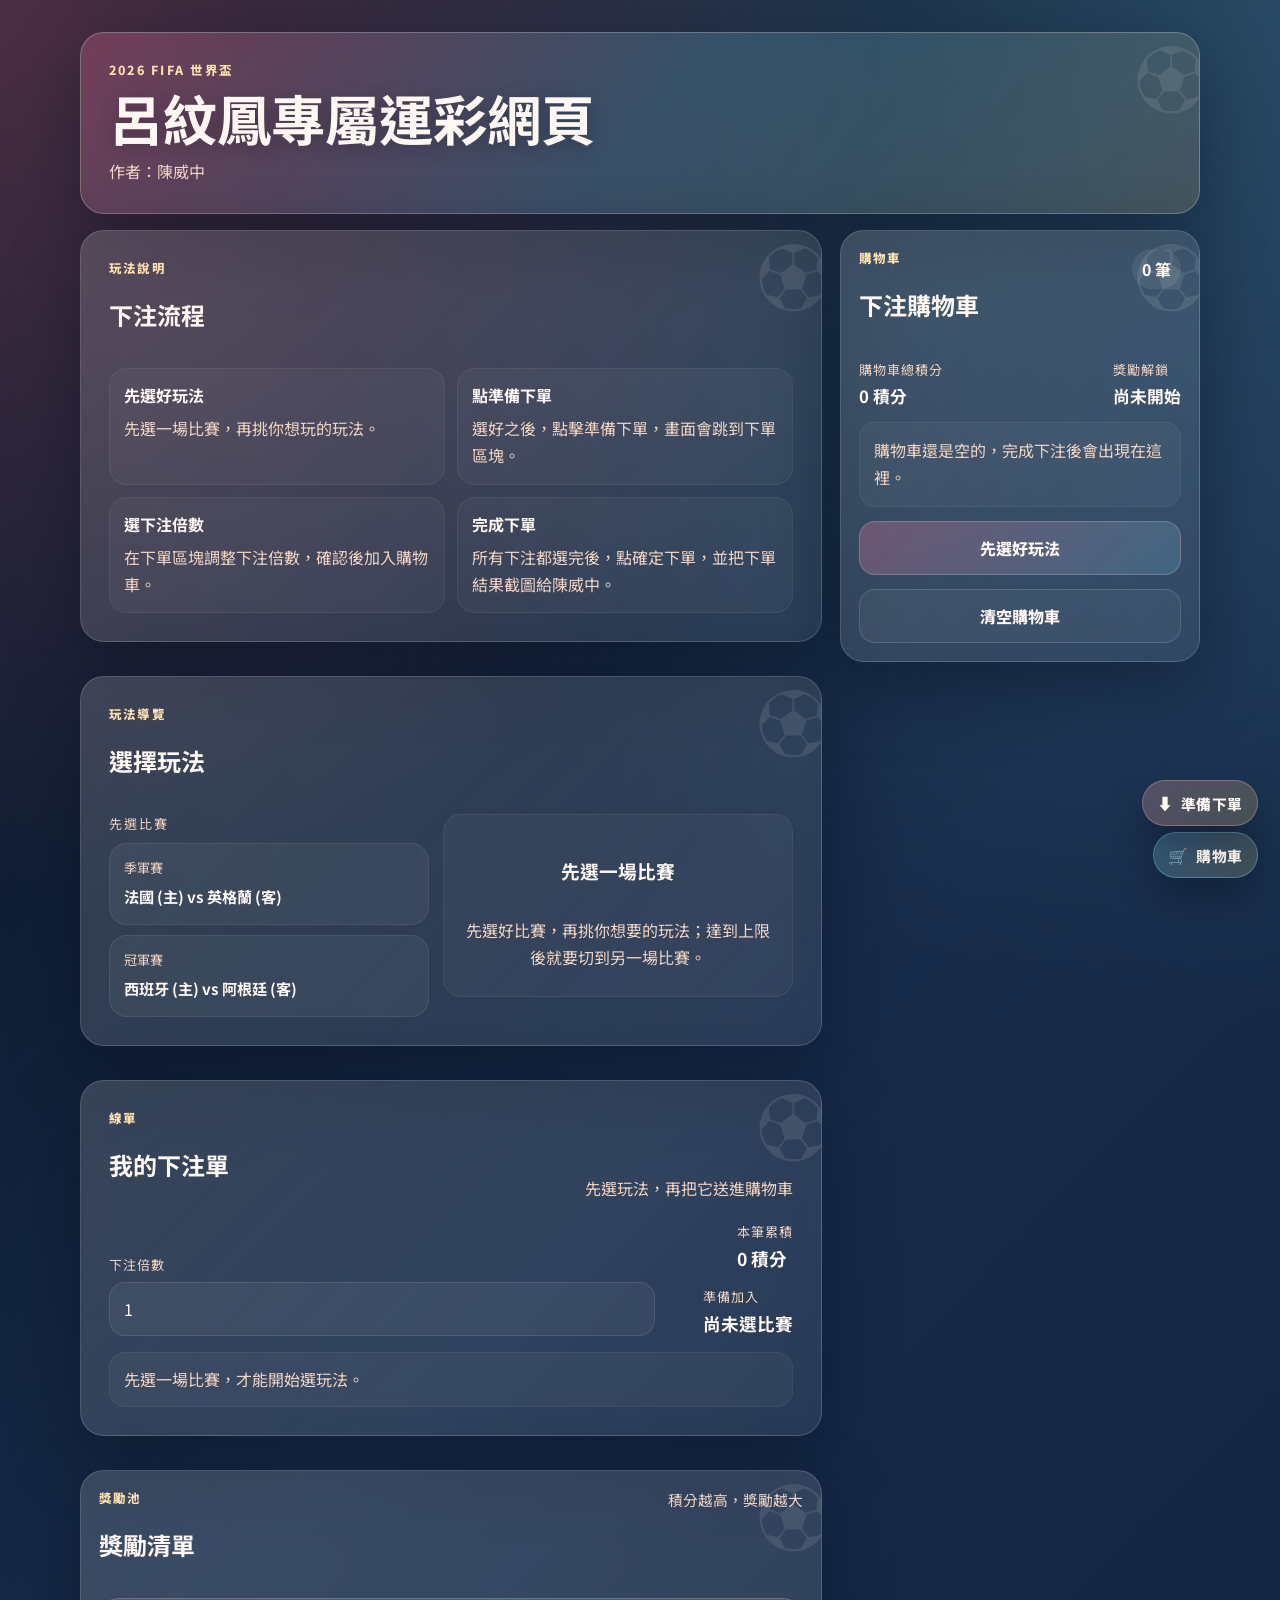
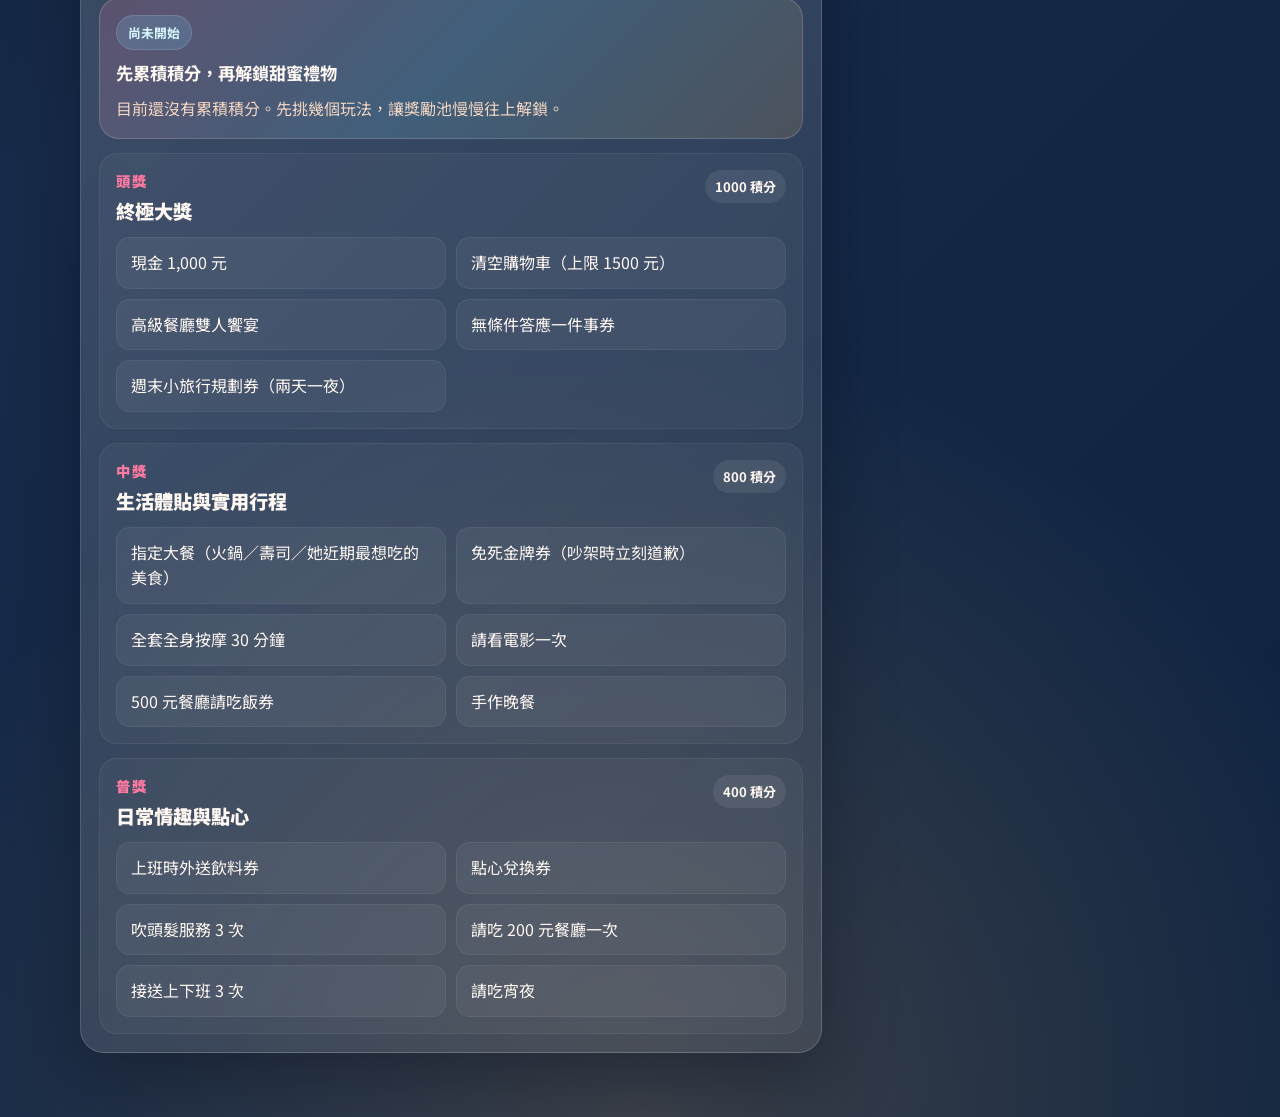
==== index.html @ 7110819d "Add files via upload" ====
<!DOCTYPE html>
<html lang="zh-Hant">
<head>
	<meta charset="UTF-8">
	<meta name="viewport" content="width=device-width, initial-scale=1.0">
	<title>呂紋鳳專屬運彩網頁｜2026 FIFA 世界盃</title>
	<link rel="preconnect" href="https://fonts.googleapis.com">
	<link rel="preconnect" href="https://fonts.gstatic.com" crossorigin>
	<link href="https://fonts.googleapis.com/css2?family=Noto+Sans+TC:wght@400;500;700;900&display=swap" rel="stylesheet">
	<link rel="stylesheet" href="styles.css">
	<script defer src="script.js"></script>
</head>
<body>
	<main class="app-shell">
		<section class="hero card">
			<div class="hero__eyebrow">2026 FIFA 世界盃</div>
			<h1>呂紋鳳專屬運彩網頁</h1>
			<p>作者：陳威中</p>
		</section>

		<div class="shop-layout">
			<div class="shop-main">
				<section class="rules card">
					<div class="rules__header">
						<div>
							<p class="match__label">玩法說明</p>
							<h2>下注流程</h2>
						</div>
					</div>
					<div class="rules-grid">
						<div class="rule-box">
							<h3>先選好玩法</h3>
							<p>先選一場比賽，再挑你想玩的玩法。</p>
						</div>
						<div class="rule-box">
							<h3>點準備下單</h3>
							<p>選好之後，點擊準備下單，畫面會跳到下單區塊。</p>
						</div>
						<div class="rule-box">
							<h3>選下注倍數</h3>
							<p>在下單區塊調整下注倍數，確認後加入購物車。</p>
						</div>
						<div class="rule-box">
							<h3>完成下單</h3>
							<p>所有下注都選完後，點確定下單，並把下單結果截圖給陳威中。</p>
						</div>
					</div>
				</section>

				<section class="guide card">
					<div class="guide__title-row">
						<div>
							<p class="match__label">玩法導覽</p>
							<h2>選擇玩法</h2>
						</div>
					</div>
					<div id="play-area" class="play-area"></div>
				</section>

				<section class="ticket card" id="order-section">
					<div class="ticket__header">
						<div>
							<p class="match__label">線單</p>
							<h2>我的下注單</h2>
						</div>
						<div class="ticket__meta">先選玩法，再把它送進購物車</div>
					</div>
					<div class="ticket__controls">
						<label class="stake-field">
							<span>下注倍數</span>
							<input id="stake-input" type="number" min="1" step="1" value="1">
						</label>
						<div class="ticket__summary">
							<div>
								<span>本筆累積</span>
								<strong id="combo-times">0 積分</strong>
							</div>
							<div>
								<span>準備加入</span>
								<strong id="reward-status">尚未選玩法</strong>
							</div>
						</div>
					</div>
					<div id="ticket-list" class="ticket-list"></div>
				</section>

				<section class="rewards card">
					<div class="guide__title-row">
						<div>
							<p class="match__label">獎勵池</p>
							<h2>獎勵清單</h2>
						</div>
						<div class="guide__hint">積分越高，獎勵越大</div>
					</div>
					<div id="reward-highlight" class="reward-highlight"></div>
					<div id="reward-catalog" class="reward-catalog"></div>
				</section>

			</div>

			<aside class="cart-dock card" id="cart-dock">
				<div class="cart-dock__header">
					<div>
						<p class="match__label">購物車</p>
						<h2>下注購物車</h2>
					</div>
					<div class="cart-dock__count" id="cart-item-count">0 筆</div>
				</div>
				<div class="cart-dock__summary">
					<div>
							<span>購物車總積分</span>
							<strong id="cart-total-times">0 積分</strong>
					</div>
					<div>
						<span>獎勵解鎖</span>
						<strong id="cart-reward-status">尚未開始</strong>
					</div>
				</div>
				<div id="cart-list" class="cart-list"></div>
				<button id="confirm-order" class="cart-add" type="button">確定下單</button>
				<button id="cart-clear" class="cart-clear" type="button">清空購物車</button>
			</aside>
		</div>

		<button id="cart-fab" class="cart-fab" type="button" aria-label="快速跳到購物車">
			<span class="cart-fab__icon">🛒</span>
			<span class="cart-fab__text">購物車</span>
		</button>
		<button id="order-fab" class="cart-fab cart-fab--order" type="button" aria-label="準備下單">
			<span class="cart-fab__icon">⬇️</span>
			<span class="cart-fab__text">準備下單</span>
		</button>
		<div id="limit-toast" class="limit-toast" aria-live="polite"></div>
	</main>
</body>
</html>
---- styles.css ----
:root {
  --bg: #07111f;
  --bg-2: #0f2340;
  --card: rgba(255, 255, 255, 0.12);
  --card-border: rgba(255, 255, 255, 0.16);
  --text: #fff8f2;
  --muted: #f3d5c2;
  --accent: #ff7aa2;
  --accent-2: #ffbf69;
  --accent-3: #7fe1ff;
  --pill: rgba(255, 255, 255, 0.16);
  --shadow: 0 24px 70px rgba(5, 10, 24, 0.38);
}

* {
  box-sizing: border-box;
}

html {
  color-scheme: dark;
}

body {
  margin: 0;
  min-height: 100vh;
  font-family: "Noto Sans TC", system-ui, sans-serif;
  color: var(--text);
  background:
    radial-gradient(circle at top left, rgba(255, 122, 162, 0.28), transparent 30%),
    radial-gradient(circle at top right, rgba(127, 225, 255, 0.20), transparent 34%),
    radial-gradient(circle at bottom center, rgba(255, 191, 105, 0.18), transparent 28%),
    linear-gradient(135deg, #07111f 0%, #172b4a 45%, #0f2340 100%);
}

body::before {
  content: "";
  position: fixed;
  inset: 0;
  pointer-events: none;
  opacity: 0.18;
  background-image: linear-gradient(rgba(255, 255, 255, 0.08) 1px, transparent 1px), linear-gradient(90deg, rgba(255, 255, 255, 0.08) 1px, transparent 1px);
  background-size: 24px 24px;
  mask-image: radial-gradient(circle at center, black 45%, transparent 100%);
}

.app-shell {
  width: min(1120px, calc(100% - 24px));
  margin: 0 auto;
  padding: 20px 0 32px;
}

.shop-layout {
  display: grid;
  gap: 16px;
  margin-top: 16px;
}

.shop-main {
  display: grid;
  gap: 16px;
}

.card {
  border: 1px solid var(--card-border);
  background: linear-gradient(135deg, rgba(255,255,255,0.16), rgba(255,255,255,0.08));
  box-shadow: var(--shadow);
  backdrop-filter: blur(18px);
  border-radius: 24px;
  position: relative;
  overflow: hidden;
}

.card::before {
  content: "⚽";
  position: absolute;
  right: -8px;
  top: -10px;
  font-size: 72px;
  opacity: 0.10;
  pointer-events: none;
}

.hero {
  padding: 24px 18px;
  margin-bottom: 16px;
  background: linear-gradient(135deg, rgba(255, 122, 162, 0.24), rgba(127, 225, 255, 0.18), rgba(255, 191, 105, 0.15));
  border-color: rgba(255,255,255,0.24);
}

.guide,
.rules {
	padding: 18px;
	margin-bottom: 16px;
}

.ticket {
  padding: 18px;
  margin-bottom: 16px;
}

.rewards {
  padding: 18px;
  margin-bottom: 16px;
}

.cart-dock {
  padding: 18px;
  margin-bottom: 16px;
  align-self: start;
  display: grid;
  gap: 14px;
  position: sticky;
  top: 16px;
  max-height: calc(100vh - 32px);
  overflow: auto;
}

.cart-fab {
  position: fixed;
  right: 12px;
  bottom: calc(16px + env(safe-area-inset-bottom));
  z-index: 30;
  display: inline-flex;
  align-items: center;
  gap: 8px;
  padding: 10px 14px;
  border-radius: 999px;
  border: 1px solid rgba(125, 211, 252, 0.36);
  background: linear-gradient(135deg, rgba(125, 211, 252, 0.25), rgba(249, 213, 110, 0.18));
  color: var(--text);
  box-shadow: 0 16px 36px rgba(0, 0, 0, 0.28);
  font: inherit;
  font-weight: 800;
  cursor: pointer;
  backdrop-filter: blur(14px);
}

.cart-fab--order {
  bottom: calc(68px + env(safe-area-inset-bottom));
  background: linear-gradient(135deg, rgba(252, 165, 165, 0.26), rgba(249, 213, 110, 0.2));
  border-color: rgba(252, 165, 165, 0.35);
  max-width: min(250px, calc(100vw - 24px));
  justify-content: center;
  text-align: center;
}

.cart-fab__icon {
  font-size: 1rem;
}

.cart-fab__text {
  font-size: 0.92rem;
  letter-spacing: 0.04em;
}

.cart-fab:hover,
.cart-fab:focus-visible {
  outline: none;
  transform: translateY(-1px);
}

.hero__eyebrow,
.match__label {
  margin: 0 0 10px;
  font-size: 0.78rem;
  letter-spacing: 0.18em;
  text-transform: uppercase;
  color: #ffe1b0;
  font-weight: 800;
}

.hero h1 {
  margin: 0;
  font-size: clamp(1.8rem, 6vw, 3.4rem);
  line-height: 1.05;
  text-shadow: 0 4px 20px rgba(0,0,0,0.24);
}

.hero p {
  margin: 12px 0 0;
  color: var(--muted);
  line-height: 1.7;
}

.hero__meta {
  display: flex;
  flex-wrap: wrap;
  gap: 10px;
  margin-top: 16px;
}

.hero__meta span,
.match__tag {
  border-radius: 999px;
  padding: 8px 12px;
  background: rgba(255, 255, 255, 0.12);
  border: 1px solid rgba(255, 255, 255, 0.18);
  color: var(--text);
  font-size: 0.88rem;
  box-shadow: inset 0 1px 0 rgba(255,255,255,0.15);
}

.guide__title-row,
.rules__header {
  display: flex;
  flex-direction: column;
  gap: 10px;
  margin-bottom: 16px;
}

.guide__hint {
  color: var(--muted);
  font-size: 0.92rem;
}

.limit-toast {
  position: fixed;
  left: 50%;
  top: 16px;
  transform: translateX(-50%) translateY(-8px);
  min-width: min(320px, calc(100vw - 24px));
  padding: 12px 14px;
  border-radius: 16px;
  background: linear-gradient(135deg, rgba(255, 122, 162, 0.92), rgba(127, 225, 255, 0.9));
  color: #07111f;
  border: 1px solid rgba(255, 255, 255, 0.3);
  box-shadow: 0 16px 40px rgba(0, 0, 0, 0.3);
  font-weight: 800;
  text-align: center;
  opacity: 0;
  pointer-events: none;
  transition: opacity 0.2s ease, transform 0.2s ease;
  z-index: 40;
}

.limit-toast.is-visible {
  opacity: 1;
  transform: translateX(-50%) translateY(0);
}

.limit-toast.is-warning {
  border-color: rgba(252, 165, 165, 0.45);
  background: rgba(80, 20, 30, 0.95);
}

.play-area {
  display: grid;
  gap: 14px;
}

.category-list {
  display: flex;
  flex-wrap: wrap;
  gap: 10px;
}

.selector-block {
  display: grid;
  gap: 10px;
  margin-bottom: 16px;
}

.selector-block--intro {
	margin-bottom: 0;
}

.selector-label {
  font-size: 0.82rem;
  letter-spacing: 0.14em;
  text-transform: uppercase;
  color: var(--muted);
}

.selector-grid {
  display: grid;
  grid-template-columns: repeat(2, minmax(0, 1fr));
  gap: 10px;
}

.selector-grid--matches {
	grid-template-columns: repeat(1, minmax(0, 1fr));
}

.category-button {
  border: 1px solid rgba(255, 255, 255, 0.14);
  background: rgba(255, 255, 255, 0.08);
  color: var(--text);
  border-radius: 999px;
  padding: 10px 14px;
  font: inherit;
  font-weight: 700;
  cursor: pointer;
  transition: transform 0.18s ease, background 0.18s ease, border-color 0.18s ease;
}

.category-button:hover,
.category-button:focus-visible {
  transform: translateY(-1px);
  outline: none;
  border-color: rgba(125, 211, 252, 0.4);
}

.category-button.is-active {
  background: linear-gradient(135deg, rgba(255, 122, 162, 0.28), rgba(127, 225, 255, 0.20));
  border-color: rgba(255, 255, 255, 0.34);
}

.selector-button,
.option-button,
.ticket-remove {
  border: 1px solid rgba(255, 255, 255, 0.08);
  background: rgba(255, 255, 255, 0.05);
  color: var(--text);
  border-radius: 18px;
  font: inherit;
  cursor: pointer;
  transition: transform 0.18s ease, background 0.18s ease, border-color 0.18s ease, box-shadow 0.18s ease;
}

.selector-button {
  padding: 14px;
  display: grid;
  gap: 6px;
  text-align: left;
  min-height: 82px;
}

.selector-button span {
  font-size: 0.82rem;
  color: var(--muted);
}

.selector-button strong {
  font-size: 0.95rem;
  line-height: 1.35;
}

.selector-button.is-active,
.option-button.is-selected {
  background: linear-gradient(135deg, rgba(255, 122, 162, 0.28), rgba(127, 225, 255, 0.18));
  border-color: rgba(255, 255, 255, 0.34);
  box-shadow: 0 10px 30px rgba(255, 122, 162, 0.16);
}

.option-button {
  min-height: 52px;
  padding: 12px 14px;
  display: inline-flex;
  flex-direction: column;
  align-items: flex-start;
  justify-content: center;
  gap: 4px;
  text-align: left;
}

.option-button span {
  font-size: 0.9rem;
  font-weight: 700;
}

.option-button strong {
  font-size: 0.82rem;
  color: #ffe9a6;
}

.option-grid {
  display: grid;
  grid-template-columns: repeat(2, minmax(0, 1fr));
  gap: 10px;
}

.play-panel {
  padding: 16px;
  border-radius: 18px;
  background: rgba(255, 255, 255, 0.04);
  border: 1px solid rgba(255, 255, 255, 0.06);
  display: grid;
  gap: 14px;
}

.play-panel--empty {
	text-align: center;
	padding: 24px 16px;
}

.play-panel__title {
  display: flex;
  justify-content: space-between;
  align-items: baseline;
  gap: 12px;
  flex-wrap: wrap;
}

.play-panel__title h3 {
  margin: 0;
  font-size: 1.05rem;
}

.play-panel__title span {
  color: var(--muted);
  font-size: 0.86rem;
}

.play-panel__description {
  margin: 0;
  color: var(--muted);
  line-height: 1.7;
}

.market-stack {
	display: grid;
	gap: 14px;
}

.market-card {
	margin: 0;
}

.option-grid {
  display: grid;
  grid-template-columns: repeat(2, minmax(0, 1fr));
  gap: 10px;
}

.option-pill {
  min-height: 44px;
  display: inline-flex;
  align-items: center;
  justify-content: center;
  text-align: center;
  padding: 10px 12px;
  border-radius: 14px;
  background: var(--pill);
  border: 1px solid rgba(255, 255, 255, 0.08);
  font-weight: 700;
}

.option-pill--wide {
  grid-column: 1 / -1;
}

.rules-grid {
  display: grid;
  gap: 12px;
}

.ticket__header,
.ticket__controls,
.ticket__summary,
.ticket-item,
.ticket-item__right {
  display: flex;
  gap: 12px;
  align-items: flex-start;
}

.ticket__header,
.ticket__controls {
  flex-direction: column;
  margin-bottom: 16px;
}

.ticket__header {
  justify-content: space-between;
}

.ticket__meta,
.ticket-note,
.ticket-empty,
.ticket-item__subtitle {
  color: var(--muted);
  line-height: 1.6;
}

.stake-field {
  display: grid;
  gap: 8px;
  width: 100%;
}

.stake-field span,
.ticket__summary span {
  font-size: 0.82rem;
  letter-spacing: 0.08em;
  text-transform: uppercase;
  color: var(--muted);
}

.stake-field input {
  width: 100%;
  border-radius: 16px;
  border: 1px solid rgba(255, 255, 255, 0.1);
  background: rgba(255, 255, 255, 0.05);
  color: var(--text);
  padding: 14px;
  font: inherit;
  font-size: 1rem;
}

.ticket__summary {
  justify-content: space-between;
  width: 100%;
  flex-wrap: wrap;
}

.ticket__summary strong {
  display: block;
  font-size: 1.1rem;
  margin-top: 4px;
}

.cart-dock__header,
.cart-dock__summary {
  display: flex;
  justify-content: space-between;
  gap: 12px;
  align-items: flex-start;
}

.cart-dock__count {
  padding: 8px 10px;
  border-radius: 999px;
  background: rgba(255, 255, 255, 0.08);
  font-weight: 700;
  white-space: nowrap;
}

.cart-dock__summary span {
  font-size: 0.82rem;
  letter-spacing: 0.08em;
  text-transform: uppercase;
  color: var(--muted);
}

.cart-dock__summary strong {
  display: block;
  margin-top: 4px;
  font-size: 1.05rem;
}

.cart-list {
  display: grid;
  gap: 10px;
}

.cart-empty {
  padding: 14px;
  border-radius: 16px;
  background: rgba(255, 255, 255, 0.04);
  border: 1px solid rgba(255, 255, 255, 0.06);
  color: var(--muted);
  line-height: 1.7;
}

.cart-item {
  padding: 14px;
  border-radius: 18px;
  background: rgba(255, 255, 255, 0.04);
  border: 1px solid rgba(255, 255, 255, 0.06);
  display: flex;
  justify-content: space-between;
  gap: 12px;
  align-items: flex-start;
}

.cart-item__match {
  margin: 0 0 6px;
  font-size: 0.78rem;
  letter-spacing: 0.12em;
  text-transform: uppercase;
  color: var(--accent);
}

.cart-item h3 {
  margin: 0 0 6px;
  font-size: 1rem;
}

.cart-item__option {
  margin: 0;
  color: var(--muted);
  line-height: 1.6;
}

.cart-item__meta {
  display: grid;
  gap: 8px;
  justify-items: end;
  text-align: right;
}

.cart-item__meta strong {
  font-size: 1.05rem;
}

.cart-add,
.cart-clear {
  border: 1px solid rgba(255, 255, 255, 0.18);
  background: linear-gradient(135deg, rgba(255, 122, 162, 0.28), rgba(127, 225, 255, 0.18));
  color: var(--text);
  border-radius: 16px;
  padding: 14px 16px;
  font: inherit;
  font-weight: 800;
  cursor: pointer;
  transition: transform 0.18s ease, box-shadow 0.18s ease;
}

.cart-clear {
  border-color: rgba(255, 255, 255, 0.14);
  background: rgba(255, 255, 255, 0.05);
}

.cart-add:hover,
.cart-clear:hover {
  transform: translateY(-1px);
  box-shadow: 0 12px 28px rgba(0, 0, 0, 0.18);
}

.ticket-list {
  display: grid;
  gap: 10px;
}

.ticket-note,
.ticket-empty {
  padding: 14px;
  border-radius: 16px;
  background: rgba(255, 255, 255, 0.04);
  border: 1px solid rgba(255, 255, 255, 0.06);
}

.ticket-note--warn {
	border-color: rgba(252, 165, 165, 0.35);
	background: rgba(252, 165, 165, 0.08);
}

.ticket-note--info {
	border-color: rgba(125, 211, 252, 0.26);
	background: rgba(125, 211, 252, 0.06);
}

.reward-highlight {
  display: grid;
  gap: 10px;
  padding: 16px;
  border-radius: 20px;
  background: linear-gradient(135deg, rgba(255, 122, 162, 0.18), rgba(127, 225, 255, 0.16), rgba(255, 191, 105, 0.14));
  border: 1px solid rgba(255, 255, 255, 0.16);
  margin-bottom: 14px;
}

.reward-highlight h3 {
  margin: 0;
  font-size: 1.08rem;
}

.reward-highlight p {
  margin: 0;
  line-height: 1.7;
  color: var(--muted);
}

.reward-highlight__badge {
  display: inline-flex;
  align-items: center;
  justify-content: center;
  width: fit-content;
  padding: 7px 11px;
  border-radius: 999px;
  font-size: 0.8rem;
  font-weight: 700;
  border: 1px solid rgba(255, 255, 255, 0.12);
}

.reward-highlight__badge--gold {
  background: rgba(249, 213, 110, 0.18);
  color: #ffe9a6;
}

.reward-highlight__badge--rose {
  background: rgba(252, 165, 165, 0.18);
  color: #ffd1d1;
}

.reward-highlight__badge--sky {
  background: rgba(125, 211, 252, 0.18);
  color: #d7f7ff;
}

.reward-highlight__badge--mint {
  background: rgba(110, 231, 183, 0.18);
  color: #d3ffe9;
}

.reward-catalog {
  display: grid;
  gap: 14px;
}

.reward-tier {
  padding: 16px;
  border-radius: 18px;
  background: rgba(255, 255, 255, 0.04);
  border: 1px solid rgba(255, 255, 255, 0.06);
}

.reward-tier.is-unlocked {
  border-color: rgba(255, 122, 162, 0.34);
  background: rgba(255, 122, 162, 0.08);
}

.reward-tier__header {
  display: flex;
  justify-content: space-between;
  gap: 12px;
  align-items: flex-start;
  margin-bottom: 12px;
}

.reward-tier__name {
  margin: 0 0 6px;
  font-size: 0.9rem;
  letter-spacing: 0.16em;
  text-transform: uppercase;
  color: var(--accent);
  font-weight: 900;
}

.reward-tier h3 {
  margin: 0;
  font-size: 1.2rem;
  font-weight: 900;
}

.reward-tier__threshold {
  flex: none;
  padding: 7px 10px;
  border-radius: 999px;
  background: rgba(255, 255, 255, 0.08);
  font-size: 0.82rem;
  font-weight: 700;
}

.reward-grid {
  display: grid;
  grid-template-columns: repeat(1, minmax(0, 1fr));
  gap: 10px;
}

.reward-item {
  padding: 12px 14px;
  border-radius: 14px;
  background: rgba(255, 255, 255, 0.05);
  border: 1px solid rgba(255, 255, 255, 0.06);
  line-height: 1.6;
}

.ticket-item {
  justify-content: space-between;
  padding: 14px;
  border-radius: 16px;
  background: rgba(255, 255, 255, 0.04);
  border: 1px solid rgba(255, 255, 255, 0.06);
  align-items: center;
}

.ticket-item__title {
  font-weight: 700;
  margin-bottom: 4px;
}

.ticket-item__right {
  flex-direction: column;
  align-items: flex-end;
  gap: 8px;
}

.ticket-remove {
  padding: 8px 12px;
  border-radius: 999px;
  font-size: 0.85rem;
}

.confirmation-shell {
  display: flex;
  justify-content: center;
  align-items: center;
  min-height: 100vh;
  padding: 20px 0;
}

.confirmation-card {
  width: min(100%, 420px);
  padding: 22px;
  display: grid;
  gap: 16px;
}

.confirmation-header h1 {
  margin: 0 0 8px;
  font-size: clamp(1.4rem, 5vw, 1.8rem);
}

.confirmation-subtitle {
  margin: 0;
  color: var(--muted);
  line-height: 1.7;
}

.confirmation-content {
  display: grid;
  gap: 12px;
}

.confirmation-box {
  padding: 14px;
  border-radius: 18px;
  background: rgba(255, 255, 255, 0.04);
  border: 1px solid rgba(255, 255, 255, 0.06);
  display: grid;
  gap: 10px;
}

.confirmation-box h3 {
  margin: 0;
  font-size: 1rem;
}

.confirmation-row {
  display: flex;
  justify-content: space-between;
  gap: 12px;
  align-items: center;
  font-size: 0.95rem;
}

.confirmation-row span {
  color: var(--muted);
}

.confirmation-item {
  padding: 10px 0;
  border-top: 1px solid rgba(255, 255, 255, 0.08);
}

.confirmation-item:first-child {
  border-top: 0;
  padding-top: 0;
}

.confirmation-item__header {
  display: flex;
  justify-content: space-between;
  gap: 10px;
  align-items: center;
  margin-bottom: 6px;
}

.confirmation-item__body {
  display: grid;
  gap: 4px;
  color: var(--muted);
  font-size: 0.92rem;
  line-height: 1.6;
}

.confirmation-item__meta {
  margin-top: 6px;
  font-weight: 700;
  color: #ffe9a6;
}

.confirmation-box--note p {
  margin: 0;
  color: var(--muted);
  line-height: 1.7;
}

.confirmation-back {
  width: 100%;
}

.rule-box {
  padding: 14px;
  border-radius: 18px;
  background: rgba(255, 255, 255, 0.04);
  border: 1px solid rgba(255, 255, 255, 0.06);
}

.rule-box h3 {
  margin: 0 0 8px;
  font-size: 1rem;
}

.rule-box p {
  margin: 0;
  line-height: 1.7;
  color: var(--muted);
}

.matches {
  display: grid;
  gap: 16px;
}

.match {
  padding: 18px;
}

.match__header {
  display: flex;
  flex-direction: column;
  gap: 10px;
  margin-bottom: 16px;
}

.match h2 {
  margin: 0;
  font-size: clamp(1.25rem, 4vw, 2rem);
  line-height: 1.2;
}

.match h2 span {
  color: var(--muted);
  font-size: 0.78em;
  font-weight: 500;
}

.match__tag--gold {
  background: rgba(249, 213, 110, 0.16);
  color: #ffe9a6;
}

.outcome {
  padding: 14px;
  border-radius: 18px;
  background: rgba(255, 255, 255, 0.04);
  border: 1px solid rgba(255, 255, 255, 0.06);
}

.outcome + .outcome {
  margin-top: 12px;
}

.outcome__title {
  display: flex;
  align-items: baseline;
  justify-content: space-between;
  gap: 12px;
  font-size: 1rem;
  font-weight: 700;
  margin-bottom: 12px;
}

.outcome__title span {
  color: var(--muted);
  font-weight: 500;
  font-size: 0.86rem;
}

.score-grid {
  display: grid;
  grid-template-columns: repeat(2, minmax(0, 1fr));
  gap: 10px;
}

.score-grid--compact {
  grid-template-columns: repeat(2, minmax(0, 1fr));
}

.score-pill {
  display: inline-flex;
  align-items: center;
  justify-content: center;
  min-height: 44px;
  padding: 10px 12px;
  border-radius: 14px;
  background: var(--pill);
  border: 1px solid rgba(255, 255, 255, 0.08);
  font-weight: 700;
  letter-spacing: 0.02em;
}

.score-pill--other {
  background: linear-gradient(135deg, rgba(125, 211, 252, 0.2), rgba(249, 213, 110, 0.18));
  border-color: rgba(125, 211, 252, 0.3);
  color: #ffffff;
}

.outcome--win .outcome__title {
  color: #d7f7ff;
}

.outcome--loss .outcome__title {
  color: #ffd1d1;
}

.outcome--draw .outcome__title {
  color: #fff0bf;
}

@media (min-width: 720px) {
  .app-shell {
    width: min(1120px, calc(100% - 40px));
    padding: 32px 0 48px;
  }

	.shop-main,
	.shop-layout {
		gap: 18px;
	}

  .hero,
  .guide,
  .rules,
  .ticket,
  .match {
    padding: 28px;
  }

	.guide__title-row,
	.rules__header {
		flex-direction: row;
		justify-content: space-between;
		align-items: flex-start;
	}

	.option-grid {
		grid-template-columns: repeat(3, minmax(0, 1fr));
	}

  .selector-grid {
    grid-template-columns: repeat(2, minmax(0, 1fr));
  }

  .selector-grid--matches {
    grid-template-columns: repeat(2, minmax(0, 1fr));
  }

  .cart-item__meta {
    min-width: 92px;
  }

  .cart-fab {
    right: 16px;
    bottom: 18px;
  }

  .cart-fab--order {
    bottom: 70px;
    max-width: min(280px, calc(100vw - 32px));
  }

  .ticket__header,
  .ticket__controls {
    flex-direction: row;
    align-items: flex-end;
    justify-content: space-between;
  }

  .ticket__summary {
    justify-content: flex-end;
    width: auto;
  }

  .reward-grid {
    grid-template-columns: repeat(2, minmax(0, 1fr));
  }

  .match__header {
    flex-direction: row;
    justify-content: space-between;
    align-items: flex-start;
  }

  .score-grid {
    grid-template-columns: repeat(3, minmax(0, 1fr));
  }

  .score-grid--compact {
    grid-template-columns: repeat(4, minmax(0, 1fr));
  }
}

@media (min-width: 1024px) {
  .shop-layout {
    grid-template-columns: minmax(0, 1fr) 360px;
    align-items: start;
  }

  .play-area {
		grid-template-columns: 320px minmax(0, 1fr);
		align-items: start;
	}

  .selector-grid {
    grid-template-columns: 1fr;
  }

  .selector-grid--matches {
    grid-template-columns: 1fr;
  }

  .ticket-item {
    align-items: center;
  }

  .matches {
    grid-template-columns: repeat(2, minmax(0, 1fr));
    align-items: start;
  }

  .score-grid {
    grid-template-columns: repeat(2, minmax(0, 1fr));
  }

  .score-grid--compact {
    grid-template-columns: repeat(2, minmax(0, 1fr));
  }

	.rules-grid {
		grid-template-columns: repeat(2, minmax(0, 1fr));
	}

  .cart-dock {
    position: sticky;
    top: 18px;
  }

  .cart-fab {
    bottom: 22px;
    right: 22px;
  }

  .cart-fab--order {
    bottom: 74px;
  }
}
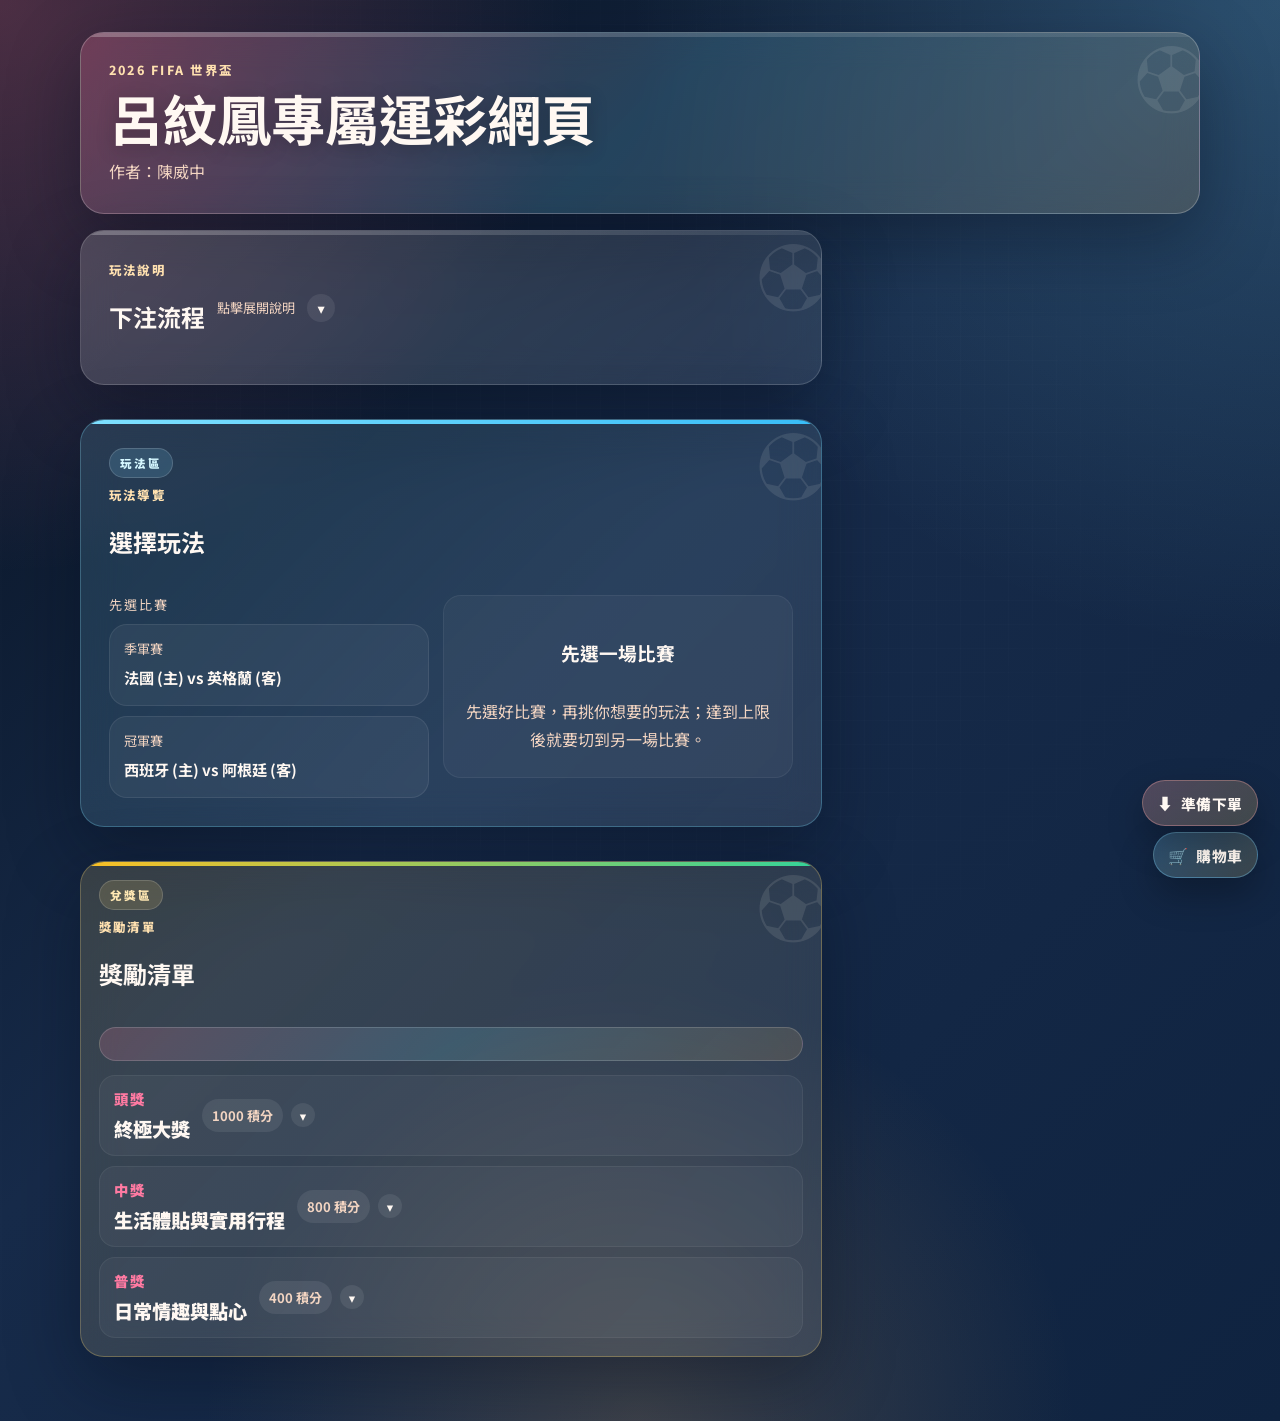
==== commit 479f0ac5: "Add files via upload" ====
--- a/index.html
+++ b/index.html
@@ -21,35 +21,40 @@
 		<div class="shop-layout">
 			<div class="shop-main">
 				<section class="rules card">
-					<div class="rules__header">
-						<div>
-							<p class="match__label">玩法說明</p>
-							<h2>下注流程</h2>
+					<details class="collapsible-card">
+						<summary class="rules__header rules__header--compact">
+							<div>
+								<p class="match__label">玩法說明</p>
+								<h2>下注流程</h2>
+							</div>
+							<span class="collapsible-card__hint">點擊展開說明</span>
+							<span class="collapsible-card__icon">▾</span>
+						</summary>
+						<div class="rules-grid">
+							<div class="rule-box">
+								<h3>先選好玩法</h3>
+								<p>先選一場比賽，再挑你想玩的玩法。</p>
+							</div>
+							<div class="rule-box">
+								<h3>點準備下單</h3>
+								<p>選好之後，點擊準備下單，畫面會跳到下單區塊。</p>
+							</div>
+							<div class="rule-box">
+								<h3>選下注倍數</h3>
+								<p>在下單區塊調整下注倍數，確認後加入購物車。</p>
+							</div>
+							<div class="rule-box">
+								<h3>完成下單</h3>
+								<p>所有下注都選完後，點確定下單，並把下單結果截圖給陳威中。</p>
+							</div>
 						</div>
-					</div>
-					<div class="rules-grid">
-						<div class="rule-box">
-							<h3>先選好玩法</h3>
-							<p>先選一場比賽，再挑你想玩的玩法。</p>
-						</div>
-						<div class="rule-box">
-							<h3>點準備下單</h3>
-							<p>選好之後，點擊準備下單，畫面會跳到下單區塊。</p>
-						</div>
-						<div class="rule-box">
-							<h3>選下注倍數</h3>
-							<p>在下單區塊調整下注倍數，確認後加入購物車。</p>
-						</div>
-						<div class="rule-box">
-							<h3>完成下單</h3>
-							<p>所有下注都選完後，點確定下單，並把下單結果截圖給陳威中。</p>
-						</div>
-					</div>
+					</details>
 				</section>
 
-				<section class="guide card">
+				<section class="guide card card--play">
 					<div class="guide__title-row">
 						<div>
+							<span class="section-badge section-badge--play">玩法區</span>
 							<p class="match__label">玩法導覽</p>
 							<h2>選擇玩法</h2>
 						</div>
@@ -57,13 +62,17 @@
 					<div id="play-area" class="play-area"></div>
 				</section>
 
-				<section class="ticket card" id="order-section">
-					<div class="ticket__header">
-						<div>
-							<p class="match__label">線單</p>
-							<h2>我的下注單</h2>
+				<section class="ticket card card--order floating-panel floating-panel--order is-hidden" id="order-section" aria-hidden="true">
+					<div class="floating-panel__header">
+						<div class="ticket__header">
+							<div>
+								<span class="section-badge section-badge--order">下單區</span>
+								<p class="match__label">線單</p>
+								<h2>我的下注單</h2>
+							</div>
+							<div class="ticket__meta">先選玩法，再把它送進購物車</div>
 						</div>
-						<div class="ticket__meta">先選玩法，再把它送進購物車</div>
+						<button class="floating-panel__close" type="button" data-close-panel="order" aria-label="關閉下單區">✕</button>
 					</div>
 					<div class="ticket__controls">
 						<label class="stake-field">
@@ -84,13 +93,13 @@
 					<div id="ticket-list" class="ticket-list"></div>
 				</section>
 
-				<section class="rewards card">
+				<section class="rewards card card--reward">
 					<div class="guide__title-row">
 						<div>
-							<p class="match__label">獎勵池</p>
+							<span class="section-badge section-badge--reward">兌獎區</span>
+							<p class="match__label">獎勵清單</p>
 							<h2>獎勵清單</h2>
 						</div>
-						<div class="guide__hint">積分越高，獎勵越大</div>
 					</div>
 					<div id="reward-highlight" class="reward-highlight"></div>
 					<div id="reward-catalog" class="reward-catalog"></div>
@@ -98,13 +107,17 @@
 
 			</div>
 
-			<aside class="cart-dock card" id="cart-dock">
-				<div class="cart-dock__header">
-					<div>
-						<p class="match__label">購物車</p>
-						<h2>下注購物車</h2>
+			<aside class="cart-dock card card--cart floating-panel floating-panel--cart is-hidden" id="cart-dock" aria-hidden="true">
+				<div class="floating-panel__header">
+					<div class="cart-dock__header">
+						<div>
+							<span class="section-badge section-badge--cart">購物車</span>
+							<p class="match__label">購物車</p>
+							<h2>下注購物車</h2>
+						</div>
+						<div class="cart-dock__count" id="cart-item-count">0 筆</div>
 					</div>
-					<div class="cart-dock__count" id="cart-item-count">0 筆</div>
+					<button class="floating-panel__close" type="button" data-close-panel="cart" aria-label="關閉購物車">✕</button>
 				</div>
 				<div class="cart-dock__summary">
 					<div>
@@ -131,6 +144,7 @@
 			<span class="cart-fab__text">準備下單</span>
 		</button>
 		<div id="limit-toast" class="limit-toast" aria-live="polite"></div>
+		<div id="panel-backdrop" class="panel-backdrop" hidden></div>
 	</main>
 </body>
 </html>
--- a/styles.css
+++ b/styles.css
@@ -80,6 +80,51 @@
   pointer-events: none;
 }
 
+.card::after {
+  content: "";
+  position: absolute;
+  inset: 0 0 auto 0;
+  height: 4px;
+  background: linear-gradient(90deg, rgba(255,255,255,0.26), rgba(255,255,255,0.08));
+}
+
+.card--play {
+  border-color: rgba(127, 225, 255, 0.28);
+  background: linear-gradient(135deg, rgba(127, 225, 255, 0.14), rgba(255,255,255,0.09));
+}
+
+.card--play::after {
+  background: linear-gradient(90deg, #7fe1ff 0%, #38bdf8 100%);
+}
+
+.card--order {
+  border-color: rgba(255, 122, 162, 0.28);
+  background: linear-gradient(135deg, rgba(255, 122, 162, 0.16), rgba(255,255,255,0.09));
+}
+
+.card--order::after {
+  background: linear-gradient(90deg, #ff7aa2 0%, #f59e0b 100%);
+}
+
+.card--reward {
+  border-color: rgba(249, 213, 110, 0.28);
+  background: linear-gradient(135deg, rgba(249, 213, 110, 0.16), rgba(255,255,255,0.09));
+}
+
+.card--reward::after {
+  background: linear-gradient(90deg, #fbbf24 0%, #34d399 100%);
+}
+
+.card--cart {
+  border-color: rgba(167, 139, 250, 0.34);
+  background: linear-gradient(135deg, rgba(167, 139, 250, 0.20), rgba(127, 225, 255, 0.16), rgba(255,255,255,0.10));
+  box-shadow: 0 28px 70px rgba(4, 10, 24, 0.42);
+}
+
+.card--cart::after {
+  background: linear-gradient(90deg, #a78bfa 0%, #7fe1ff 100%);
+}
+
 .hero {
   padding: 24px 18px;
   margin-bottom: 16px;
@@ -105,14 +150,82 @@
 
 .cart-dock {
   padding: 18px;
-  margin-bottom: 16px;
-  align-self: start;
+  margin-bottom: 0;
+  align-self: auto;
   display: grid;
   gap: 14px;
-  position: sticky;
+  position: relative;
+  max-height: min(84vh, 900px);
+  overflow: auto;
+}
+
+.panel-backdrop {
+  position: fixed;
+  inset: 0;
+  background: rgba(3, 6, 16, 0.55);
+  backdrop-filter: blur(4px);
+  z-index: 35;
+  opacity: 0;
+  pointer-events: none;
+  transition: opacity 0.2s ease;
+}
+
+.panel-backdrop.is-visible {
+  opacity: 1;
+  pointer-events: auto;
+}
+
+.floating-panel {
+  position: fixed;
+  z-index: 45;
+  width: min(560px, calc(100vw - 24px));
+  max-height: min(84vh, 900px);
+  overflow: auto;
+  display: grid;
+  gap: 14px;
+  transform: translateY(14px) scale(0.98);
+  opacity: 0;
+  pointer-events: none;
+  transition: opacity 0.22s ease, transform 0.22s ease;
+}
+
+.floating-panel.is-open {
+  opacity: 1;
+  pointer-events: auto;
+  transform: translateY(0) scale(1);
+}
+
+.floating-panel.is-hidden {
+  display: none;
+}
+
+.floating-panel--order {
+  right: 16px;
+  bottom: 110px;
+}
+
+.floating-panel--cart {
+  right: 16px;
   top: 16px;
-  max-height: calc(100vh - 32px);
-  overflow: auto;
+  width: min(480px, calc(100vw - 24px));
+}
+
+.floating-panel__header {
+  display: flex;
+  justify-content: space-between;
+  gap: 12px;
+  align-items: flex-start;
+}
+
+.floating-panel__close {
+  border: 0;
+  background: rgba(255, 255, 255, 0.12);
+  color: var(--text);
+  width: 36px;
+  height: 36px;
+  border-radius: 50%;
+  cursor: pointer;
+  flex: none;
 }
 
 .cart-fab {
@@ -159,6 +272,40 @@
   transform: translateY(-1px);
 }
 
+.section-badge {
+  display: inline-flex;
+  align-items: center;
+  width: fit-content;
+  padding: 6px 10px;
+  margin-bottom: 8px;
+  border-radius: 999px;
+  font-size: 0.72rem;
+  letter-spacing: 0.16em;
+  text-transform: uppercase;
+  font-weight: 900;
+  border: 1px solid rgba(255,255,255,0.16);
+}
+
+.section-badge--play {
+  background: rgba(125, 211, 252, 0.16);
+  color: #d5f7ff;
+}
+
+.section-badge--order {
+  background: rgba(255, 122, 162, 0.16);
+  color: #ffd2e0;
+}
+
+.section-badge--reward {
+  background: rgba(249, 213, 110, 0.16);
+  color: #ffe8b3;
+}
+
+.section-badge--cart {
+  background: rgba(167, 139, 250, 0.18);
+  color: #e9dcff;
+}
+
 .hero__eyebrow,
 .match__label {
   margin: 0 0 10px;
@@ -206,6 +353,58 @@
   flex-direction: column;
   gap: 10px;
   margin-bottom: 16px;
+  align-items: flex-start;
+}
+
+.rules__header--compact {
+  margin-bottom: 0;
+  gap: 6px;
+  padding: 2px 0;
+}
+
+.collapsible-card {
+  display: block;
+}
+
+.collapsible-card summary {
+  list-style: none;
+  cursor: pointer;
+  display: flex;
+  justify-content: flex-start;
+  align-items: center;
+  gap: 12px;
+  text-align: left;
+}
+
+.collapsible-card summary::-webkit-details-marker {
+  display: none;
+}
+
+.collapsible-card__hint {
+  font-size: 0.82rem;
+  color: var(--muted);
+}
+
+.collapsible-card__icon {
+  display: inline-flex;
+  align-items: center;
+  justify-content: center;
+  width: 28px;
+  height: 28px;
+  border-radius: 50%;
+  background: rgba(255, 255, 255, 0.08);
+  color: var(--text);
+  font-size: 0.9rem;
+  transition: transform 0.2s ease;
+  flex: none;
+}
+
+.collapsible-card[open] .collapsible-card__icon {
+  transform: rotate(180deg);
+}
+
+.ticket__header {
+  margin-bottom: 0;
 }
 
 .guide__hint {
@@ -650,6 +849,100 @@
   margin-bottom: 14px;
 }
 
+.reward-catalog {
+  display: grid;
+  gap: 10px;
+}
+
+.reward-tier {
+  padding: 12px 14px;
+  border-radius: 16px;
+  background: rgba(255, 255, 255, 0.04);
+  border: 1px solid rgba(255, 255, 255, 0.06);
+}
+
+.reward-tier.is-unlocked {
+  border-color: rgba(255, 122, 162, 0.34);
+  background: rgba(255, 122, 162, 0.08);
+}
+
+.reward-tier > summary {
+  list-style: none;
+  cursor: pointer;
+  display: flex;
+  justify-content: space-between;
+  align-items: center;
+  gap: 12px;
+}
+
+.reward-tier > summary::-webkit-details-marker {
+  display: none;
+}
+
+.reward-tier__header {
+  display: flex;
+  justify-content: space-between;
+  gap: 12px;
+  align-items: center;
+}
+
+.reward-tier__meta {
+  display: inline-flex;
+  align-items: center;
+  gap: 8px;
+  color: var(--muted);
+  font-size: 0.82rem;
+}
+
+.reward-tier__icon {
+  display: inline-flex;
+  align-items: center;
+  justify-content: center;
+  width: 24px;
+  height: 24px;
+  border-radius: 50%;
+  background: rgba(255, 255, 255, 0.08);
+  color: var(--text);
+  font-size: 0.8rem;
+  flex: none;
+  transition: transform 0.2s ease;
+}
+
+.reward-tier[open] .reward-tier__icon {
+  transform: rotate(180deg);
+}
+
+.reward-grid {
+  display: grid;
+  grid-template-columns: repeat(1, minmax(0, 1fr));
+  gap: 10px;
+  margin-top: 12px;
+}
+
+.reward-item {
+  padding: 12px 14px;
+  border-radius: 14px;
+  background: rgba(255, 255, 255, 0.05);
+  border: 1px solid rgba(255, 255, 255, 0.06);
+  line-height: 1.6;
+  display: flex;
+  justify-content: space-between;
+  gap: 12px;
+  align-items: flex-start;
+}
+
+.reward-item__label {
+  flex: 1;
+}
+
+.reward-item__amount {
+  flex: none;
+  font-size: 0.9rem;
+  font-weight: 800;
+  color: #ffe9a6;
+  white-space: nowrap;
+}
+
 .reward-highlight h3 {
   margin: 0;
   font-size: 1.08rem;
@@ -693,31 +986,6 @@
   color: #d3ffe9;
 }
 
-.reward-catalog {
-  display: grid;
-  gap: 14px;
-}
-
-.reward-tier {
-  padding: 16px;
-  border-radius: 18px;
-  background: rgba(255, 255, 255, 0.04);
-  border: 1px solid rgba(255, 255, 255, 0.06);
-}
-
-.reward-tier.is-unlocked {
-  border-color: rgba(255, 122, 162, 0.34);
-  background: rgba(255, 122, 162, 0.08);
-}
-
-.reward-tier__header {
-  display: flex;
-  justify-content: space-between;
-  gap: 12px;
-  align-items: flex-start;
-  margin-bottom: 12px;
-}
-
 .reward-tier__name {
   margin: 0 0 6px;
   font-size: 0.9rem;
@@ -740,20 +1008,6 @@
   background: rgba(255, 255, 255, 0.08);
   font-size: 0.82rem;
   font-weight: 700;
-}
-
-.reward-grid {
-  display: grid;
-  grid-template-columns: repeat(1, minmax(0, 1fr));
-  gap: 10px;
-}
-
-.reward-item {
-  padding: 12px 14px;
-  border-radius: 14px;
-  background: rgba(255, 255, 255, 0.05);
-  border: 1px solid rgba(255, 255, 255, 0.06);
-  line-height: 1.6;
 }
 
 .ticket-item {
